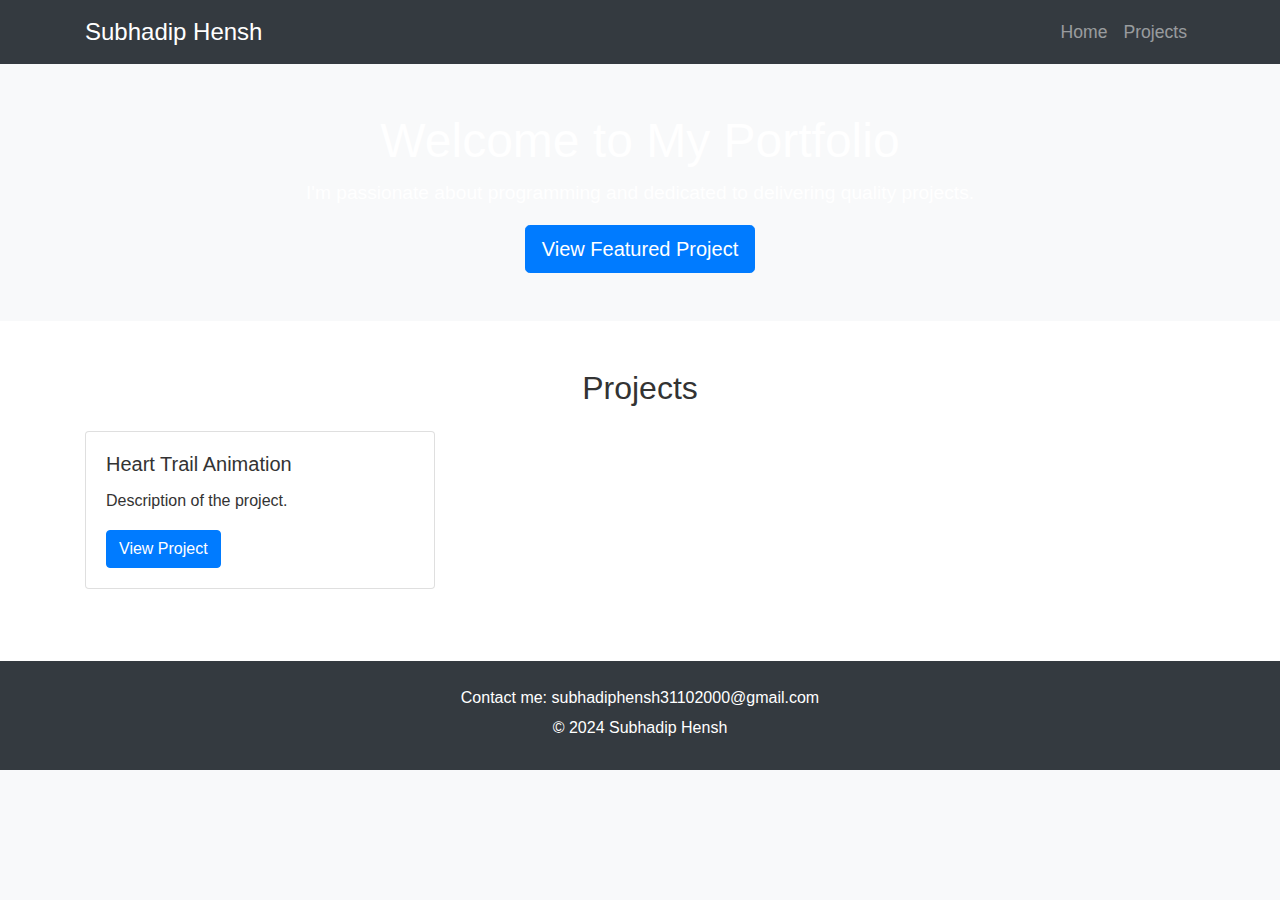
==== index.html @ 2edc0b1a "first commit" ====
<!DOCTYPE html>
<html lang="en">
<head>
    <meta charset="UTF-8">
    <meta name="viewport" content="width=device-width, initial-scale=1.0">
    <title>Subhadip Hensh - Portfolio</title>
    <link rel="stylesheet" href="https://maxcdn.bootstrapcdn.com/bootstrap/4.5.2/css/bootstrap.min.css">
    <link rel="stylesheet" href="styles.css">
</head>
<body>
    <header>
        <nav class="navbar navbar-expand-lg navbar-dark bg-dark">
            <div class="container">
                <a class="navbar-brand" href="#">Subhadip Hensh</a>
                <button class="navbar-toggler" type="button" data-toggle="collapse" data-target="#navbarNav" aria-controls="navbarNav" aria-expanded="false" aria-label="Toggle navigation">
                    <span class="navbar-toggler-icon"></span>
                </button>
                <div class="collapse navbar-collapse" id="navbarNav">
                    <ul class="navbar-nav ml-auto">
                        <li class="nav-item">
                            <a class="nav-link" href="#home">Home</a>
                        </li>
                        <li class="nav-item">
                            <a class="nav-link" href="#projects">Projects</a>
                        </li>
                    </ul>
                </div>
            </div>
        </nav>
    </header>
    
    <section id="home" class="py-5 text-center">
        <div class="container">
            <h1 class="display-4">Welcome to My Portfolio</h1>
            <p class="lead">I'm passionate about programming and dedicated to delivering quality projects.</p>
            <a href="#featured-project" class="btn btn-primary btn-lg">View Featured Project</a>
        </div>
    </section>

    <section id="projects" class="py-5">
        <div class="container">
            <h2 class="text-center mb-4">Projects</h2>
            <div class="row">
                <div class="col-lg-4 mb-4">
                    <div class="card">
                        <div class="card-body">
                            <h5 class="card-title">Heart Trail Animation</h5>
                            <p class="card-text">Description of the project.</p>
                            <a href="./heart trail project/index.html" class="btn btn-primary">View Project</a>
                        </div>
                    </div>
                </div>
                <!-- Add more project cards here -->
            </div>
        </div>
    </section>

    <footer class="bg-dark text-white py-4 text-center">
        <div class="container">
            <p>Contact me: subhadiphensh31102000@gmail.com</p>
            <p>&copy; 2024 Subhadip Hensh</p>
        </div>
    </footer>

    <script src="https://code.jquery.com/jquery-3.5.1.slim.min.js"></script>
    <script src="https://cdn.jsdelivr.net/npm/@popperjs/core@2.5.4/dist/umd/popper.min.js"></script>
    <script src="https://maxcdn.bootstrapcdn.com/bootstrap/4.5.2/js/bootstrap.min.js"></script>
</body>
</html>
---- styles.css ----
/* Global Styles */
html {
    scroll-behavior: smooth;
}
body {
    font-family: 'Segoe UI', Tahoma, Geneva, Verdana, sans-serif;
    line-height: 1.6;
    background-color: #f8f9fa;
    color: #333;
    margin: 0;
    padding: 0;
}

a {
    color: #007bff;
    transition: color 0.3s ease-in-out;
}

a:hover {
    color: #0056b3;
}

/* Header Styles */
header {
    background-color: #343a40;
    transition: background-color 0.3s ease-in-out;
}

.navbar-brand {
    font-size: 1.5rem;
    transition: font-size 0.3s ease-in-out;
}

.navbar-nav .nav-link {
    font-size: 1.1rem;
    transition: font-size 0.3s ease-in-out;
}

/* Home Section Styles */
#home {
    background-image: url('background.jpg');
    background-size: cover;
    background-position: center;
    color: #fff;
    padding: 100px 0;
    transition: background-image 0.3s ease-in-out, color 0.3s ease-in-out;
}

#home h1 {
    font-size: 3rem;
    animation: fadeInUp 1s ease-out;
}

#home p {
    font-size: 1.2rem;
    animation: fadeInUp 1s ease-out 0.5s;
}

/* Projects Section Styles */
#projects {
    background-color: #fff;
    transition: background-color 0.3s ease-in-out;
}

#projects h2 {
    color: #333;
    transition: color 0.3s ease-in-out;
}

.project-card {
    background-color: #f8f9fa;
    padding: 20px;
    border-radius: 10px;
    border: 2px solid #007bff; /* Add border style */
    box-shadow: 0 4px 6px rgba(0, 0, 0, 0.1);
    transition: background-color 0.3s ease-in-out, box-shadow 0.3s ease-in-out, border-width 0.3s ease-in-out; /* Add border-width transition */
    animation: fadeInUp 1s ease-out;
}

.project-card:hover {
    background-color: #e9ecef;
    box-shadow: 0 12px 20px rgba(0, 0, 0, 0.2); /* Increase shadow on hover */
    border-color: #0056b3; /* Change border color on hover */
}

/* Add hover effect and shadow to project card content */
.project-card .card-body {
    transition: transform 0.3s ease-in-out;
}

.project-card:hover .card-body {
    transform: translateY(-5px); /* Move the content up slightly on hover */
}

.project-card:hover .card-body:hover {
    box-shadow: 0 12px 20px rgba(0, 0, 0, 0.2); /* Add shadow on hover */
}

/* Footer Styles */
footer {
    background-color: #343a40;
    color: #fff;
    padding: 50px 0;
    transition: background-color 0.3s ease-in-out;
}

footer p {
    margin-bottom: 5px;
}

/* Animations */
@keyframes fadeInUp {
    0% {
        opacity: 0;
        transform: translateY(20px);
    }
    100% {
        opacity: 1;
        transform: translateY(0);
    }
}
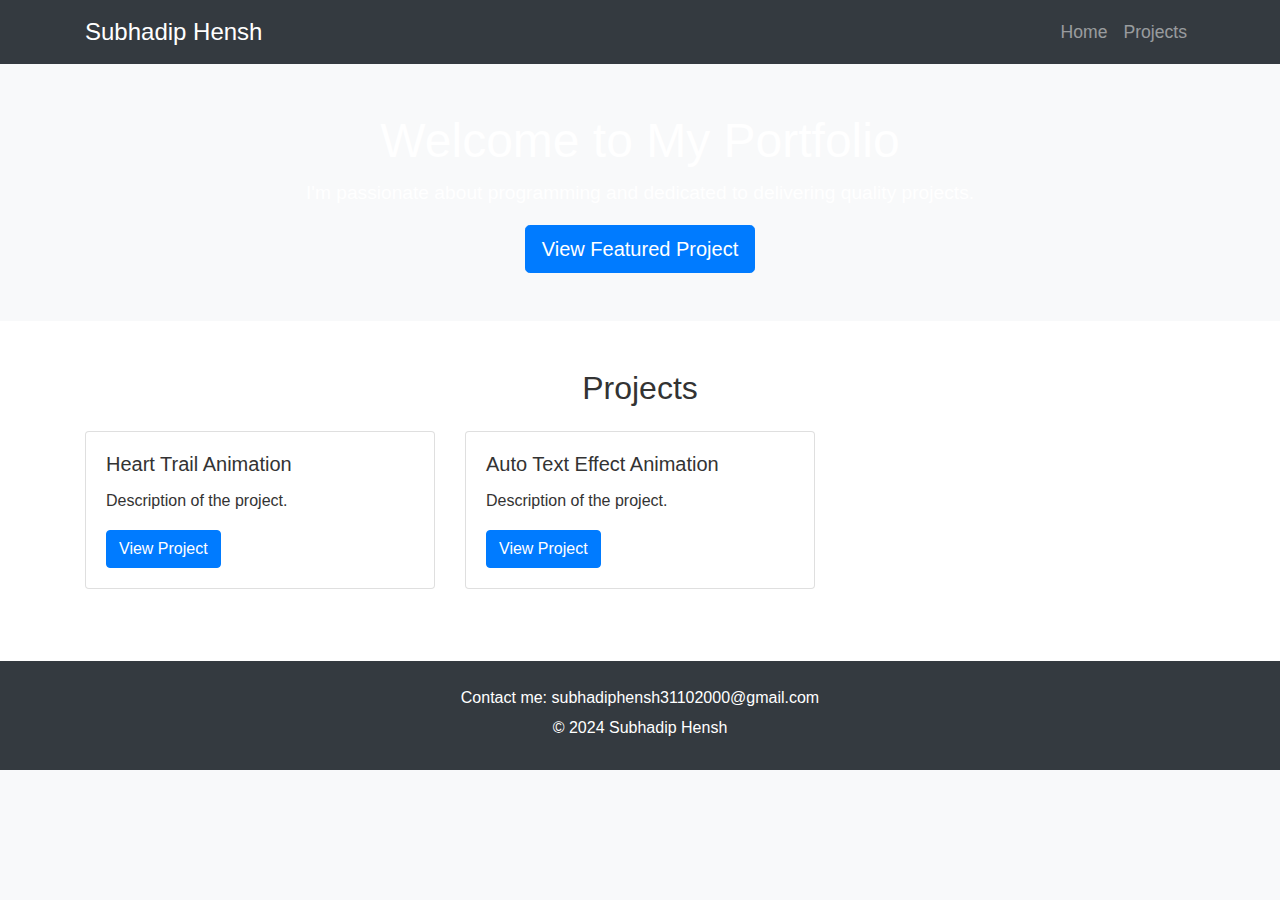
==== commit 3976bea0: "new project added" ====
--- a/index.html
+++ b/index.html
@@ -50,6 +50,15 @@
                         </div>
                     </div>
                 </div>
+                <div class="col-lg-4 mb-4">
+                    <div class="card">
+                        <div class="card-body">
+                            <h5 class="card-title">Auto Text Effect Animation</h5>
+                            <p class="card-text">Description of the project.</p>
+                            <a href="./Auto text effect animation/index.html" class="btn btn-primary">View Project</a>
+                        </div>
+                    </div>
+                </div>
                 <!-- Add more project cards here -->
             </div>
         </div>
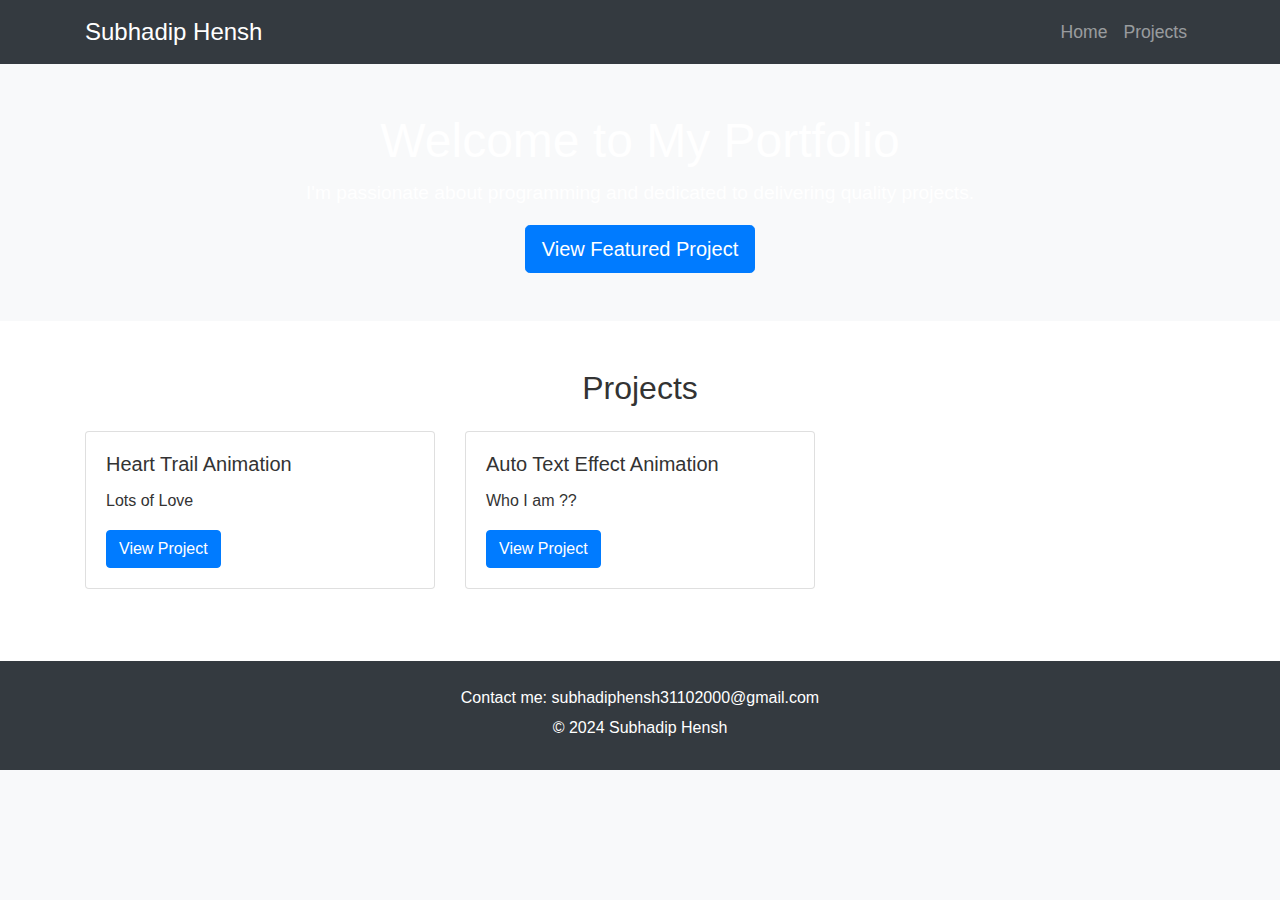
==== commit a6410458: "added description" ====
--- a/index.html
+++ b/index.html
@@ -45,7 +45,7 @@
                     <div class="card">
                         <div class="card-body">
                             <h5 class="card-title">Heart Trail Animation</h5>
-                            <p class="card-text">Description of the project.</p>
+                            <p class="card-text">Lots of Love</p>
                             <a href="./heart trail project/index.html" class="btn btn-primary">View Project</a>
                         </div>
                     </div>
@@ -54,7 +54,7 @@
                     <div class="card">
                         <div class="card-body">
                             <h5 class="card-title">Auto Text Effect Animation</h5>
-                            <p class="card-text">Description of the project.</p>
+                            <p class="card-text">Who I am ??</p>
                             <a href="./Auto text effect animation/index.html" class="btn btn-primary">View Project</a>
                         </div>
                     </div>
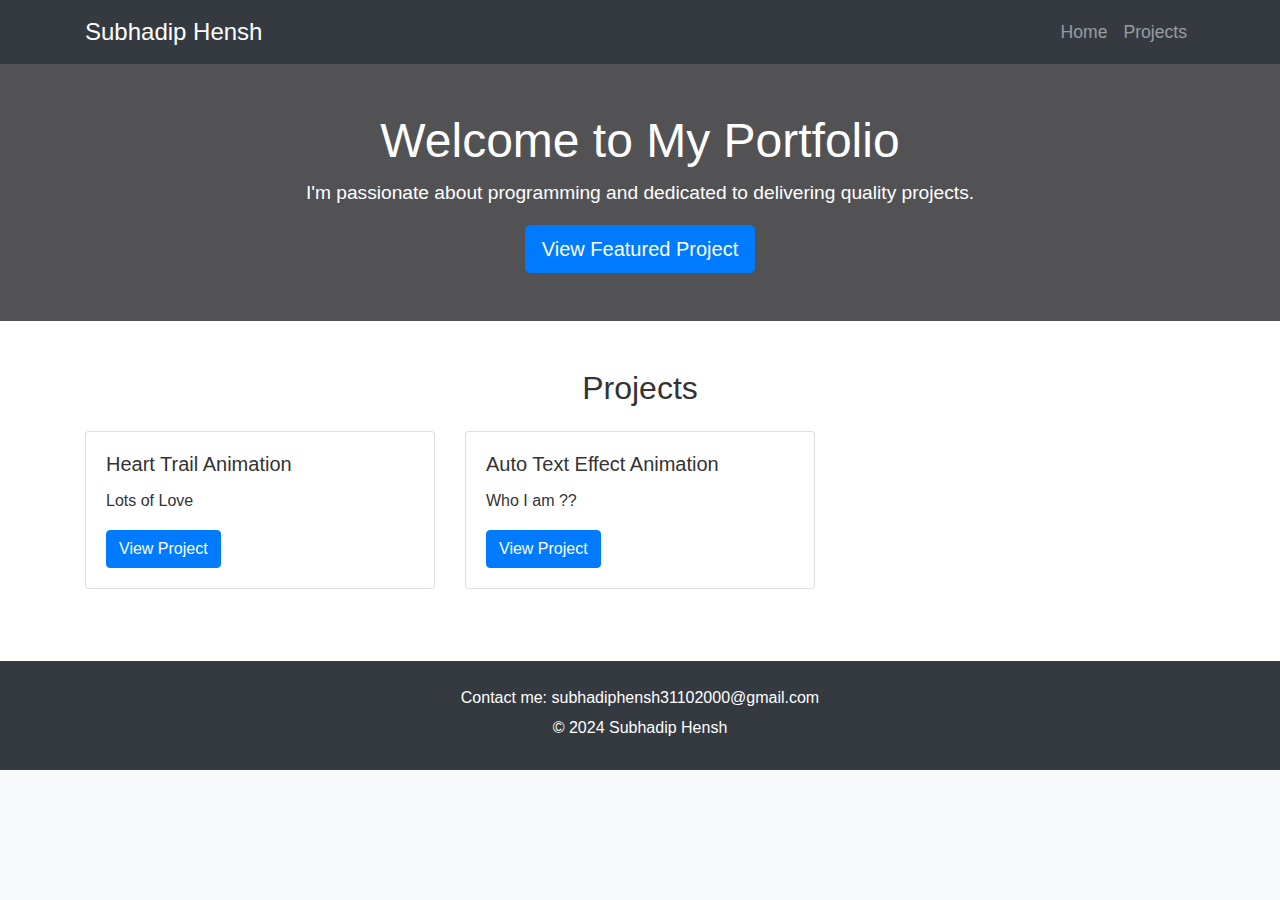
==== commit f8c92503: "just for fun" ====
--- a/index.html
+++ b/index.html
@@ -76,3 +76,6 @@
     <script src="https://maxcdn.bootstrapcdn.com/bootstrap/4.5.2/js/bootstrap.min.js"></script>
 </body>
 </html>
+
+<!-- just for fun -->
+
--- a/styles.css
+++ b/styles.css
@@ -38,6 +38,7 @@
 
 /* Home Section Styles */
 #home {
+    background-color: rgb(82, 82, 85);
     background-image: url('background.jpg');
     background-size: cover;
     background-position: center;
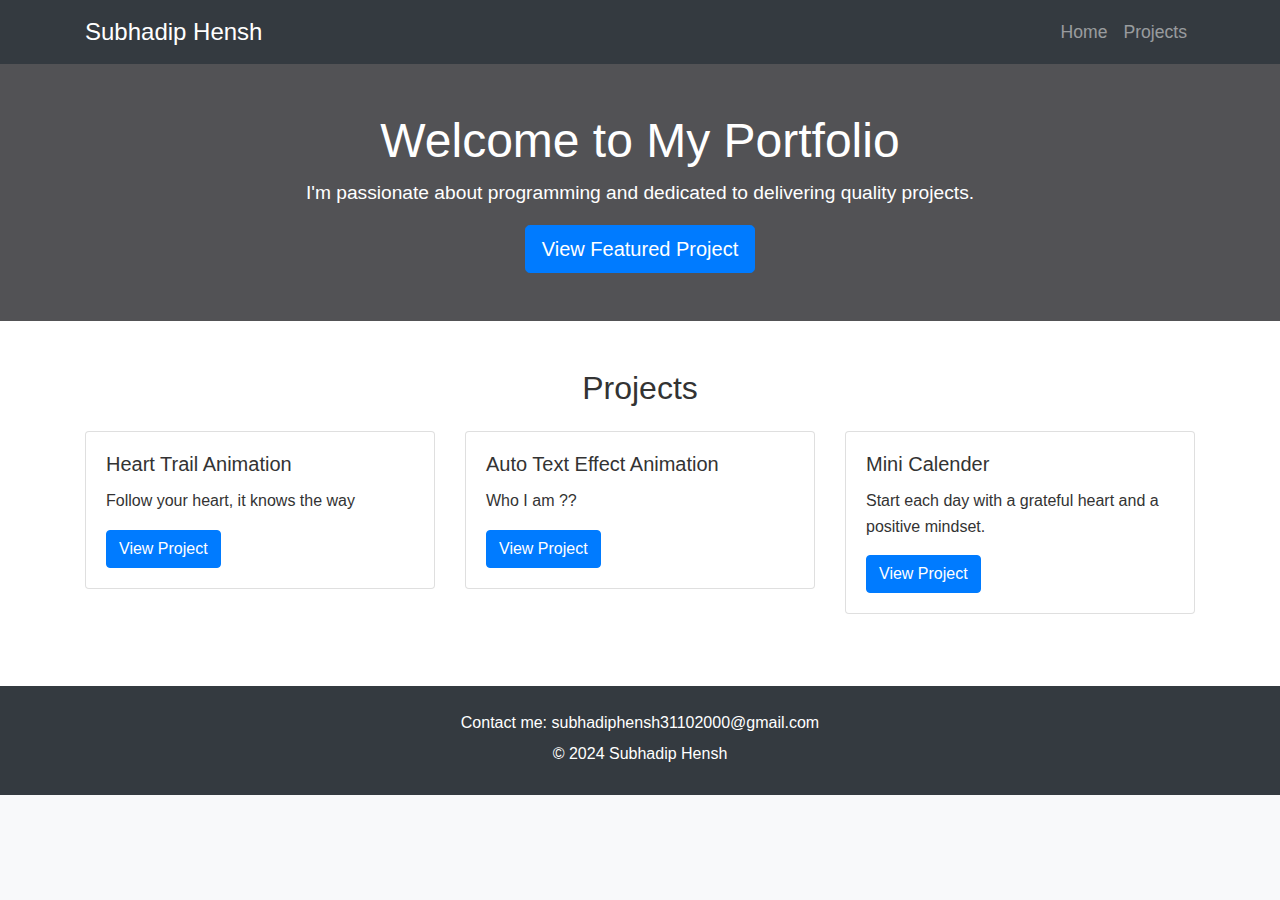
==== commit 8d06f691: "Mini calender added and index file updated" ====
--- a/index.html
+++ b/index.html
@@ -45,7 +45,7 @@
                     <div class="card">
                         <div class="card-body">
                             <h5 class="card-title">Heart Trail Animation</h5>
-                            <p class="card-text">Lots of Love</p>
+                            <p class="card-text">Follow your heart, it knows the way</p>
                             <a href="./heart trail project/index.html" class="btn btn-primary">View Project</a>
                         </div>
                     </div>
@@ -56,6 +56,15 @@
                             <h5 class="card-title">Auto Text Effect Animation</h5>
                             <p class="card-text">Who I am ??</p>
                             <a href="./Auto text effect animation/index.html" class="btn btn-primary">View Project</a>
+                        </div>
+                    </div>
+                </div>
+                <div class="col-lg-4 mb-4">
+                    <div class="card">
+                        <div class="card-body">
+                            <h5 class="card-title">Mini Calender</h5>
+                            <p class="card-text">Start each day with a grateful heart and a positive mindset.</p>
+                            <a href="Mini Calender/index.html" class="btn btn-primary">View Project</a>
                         </div>
                     </div>
                 </div>
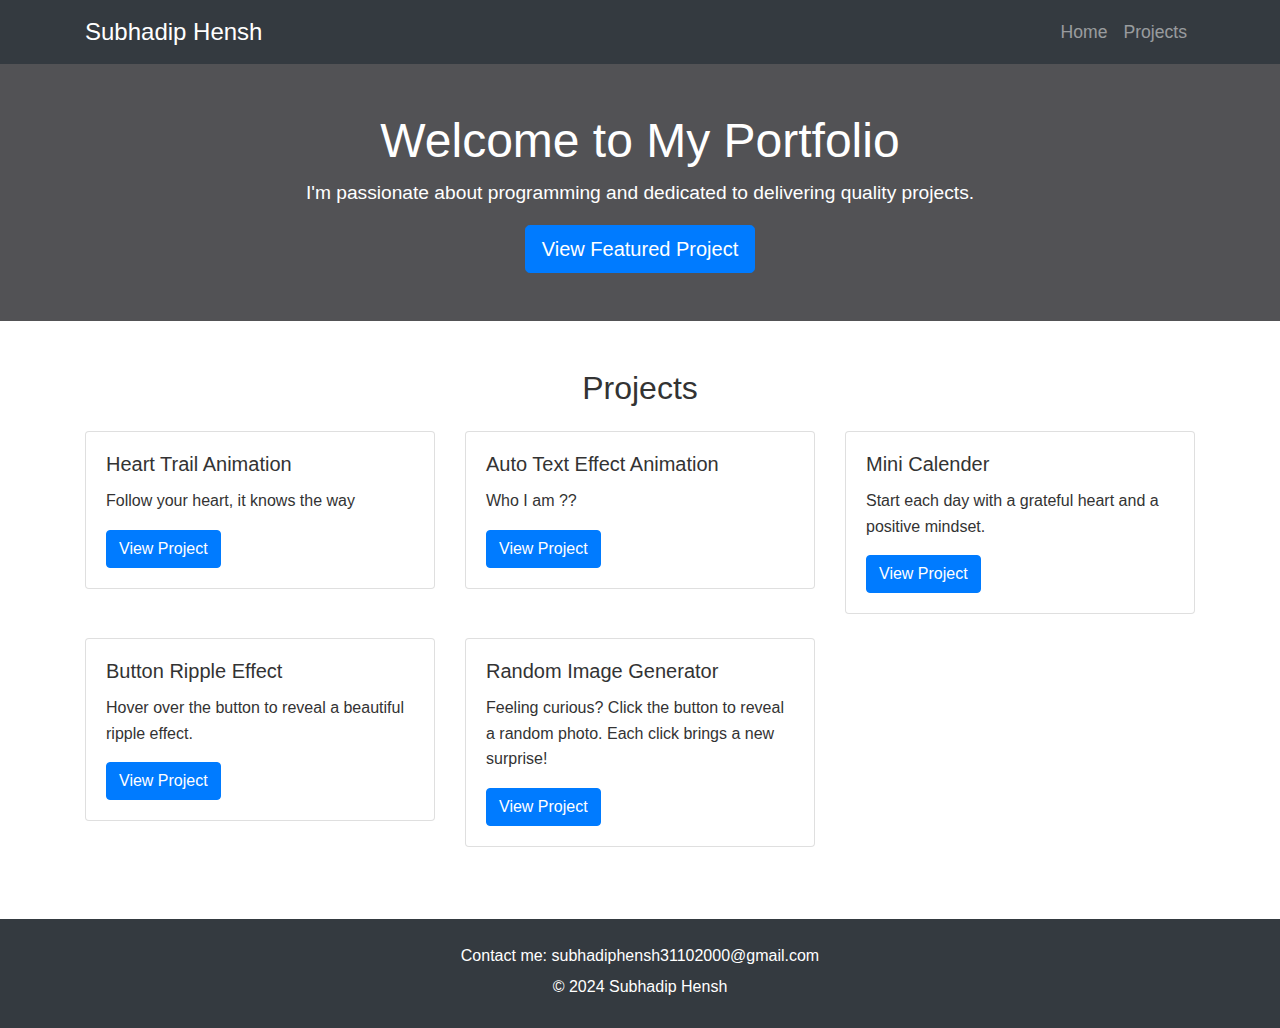
==== commit 4bd49011: "button ripple effect and random image generator project done" ====
--- a/index.html
+++ b/index.html
@@ -68,6 +68,25 @@
                         </div>
                     </div>
                 </div>
+                <div class="col-lg-4 mb-4">
+                    <div class="card">
+                        <div class="card-body">
+                            <h5 class="card-title">Button Ripple Effect</h5>
+                            <p class="card-text">Hover over the button to reveal a beautiful ripple effect.</p>
+                            <a href="Button Ripple Effect/index.html" class="btn btn-primary">View Project</a>
+                        </div>
+                    </div>
+                </div>
+                <div class="col-lg-4 mb-4">
+                    <div class="card">
+                        <div class="card-body">
+                            <h5 class="card-title">Random Image Generator</h5>
+                            <p class="card-text">Feeling curious? Click the button to reveal a random photo. Each click brings a new surprise!</p>
+                            <a href="Random Photos/index.html" class="btn btn-primary">View Project</a>
+                        </div>
+                    </div>
+                </div>
+                
                 <!-- Add more project cards here -->
             </div>
         </div>
--- a/styles.css
+++ b/styles.css
@@ -72,16 +72,36 @@
     background-color: #f8f9fa;
     padding: 20px;
     border-radius: 10px;
-    border: 2px solid #007bff; /* Add border style */
+    border: 2px solid #007bff;
     box-shadow: 0 4px 6px rgba(0, 0, 0, 0.1);
-    transition: background-color 0.3s ease-in-out, box-shadow 0.3s ease-in-out, border-width 0.3s ease-in-out; /* Add border-width transition */
+    transition: background-color 0.3s ease-in-out, box-shadow 0.3s ease-in-out, border-width 0.3s ease-in-out;
     animation: fadeInUp 1s ease-out;
+    position: relative; /* Add position relative */
 }
 
 .project-card:hover {
     background-color: #e9ecef;
-    box-shadow: 0 12px 20px rgba(0, 0, 0, 0.2); /* Increase shadow on hover */
-    border-color: #0056b3; /* Change border color on hover */
+    box-shadow: 0 12px 20px rgba(0, 0, 0, 0.2);
+    border-color: #0056b3;
+}
+
+/* Set a fixed height for the card text */
+.project-card .card-text {
+    max-height: 80px; /* Adjust this height as needed */
+    overflow: hidden;
+}
+
+/* Show full card text on hover */
+.project-card:hover .card-text {
+    max-height: none;
+    overflow: visible;
+}
+
+/* Add ellipsis (...) for overflowed text */
+.project-card .card-text {
+    white-space: nowrap;
+    overflow: hidden;
+    text-overflow: ellipsis;
 }
 
 /* Add hover effect and shadow to project card content */
@@ -90,11 +110,11 @@
 }
 
 .project-card:hover .card-body {
-    transform: translateY(-5px); /* Move the content up slightly on hover */
+    transform: translateY(-5px);
 }
 
 .project-card:hover .card-body:hover {
-    box-shadow: 0 12px 20px rgba(0, 0, 0, 0.2); /* Add shadow on hover */
+    box-shadow: 0 12px 20px rgba(0, 0, 0, 0.2);
 }
 
 /* Footer Styles */
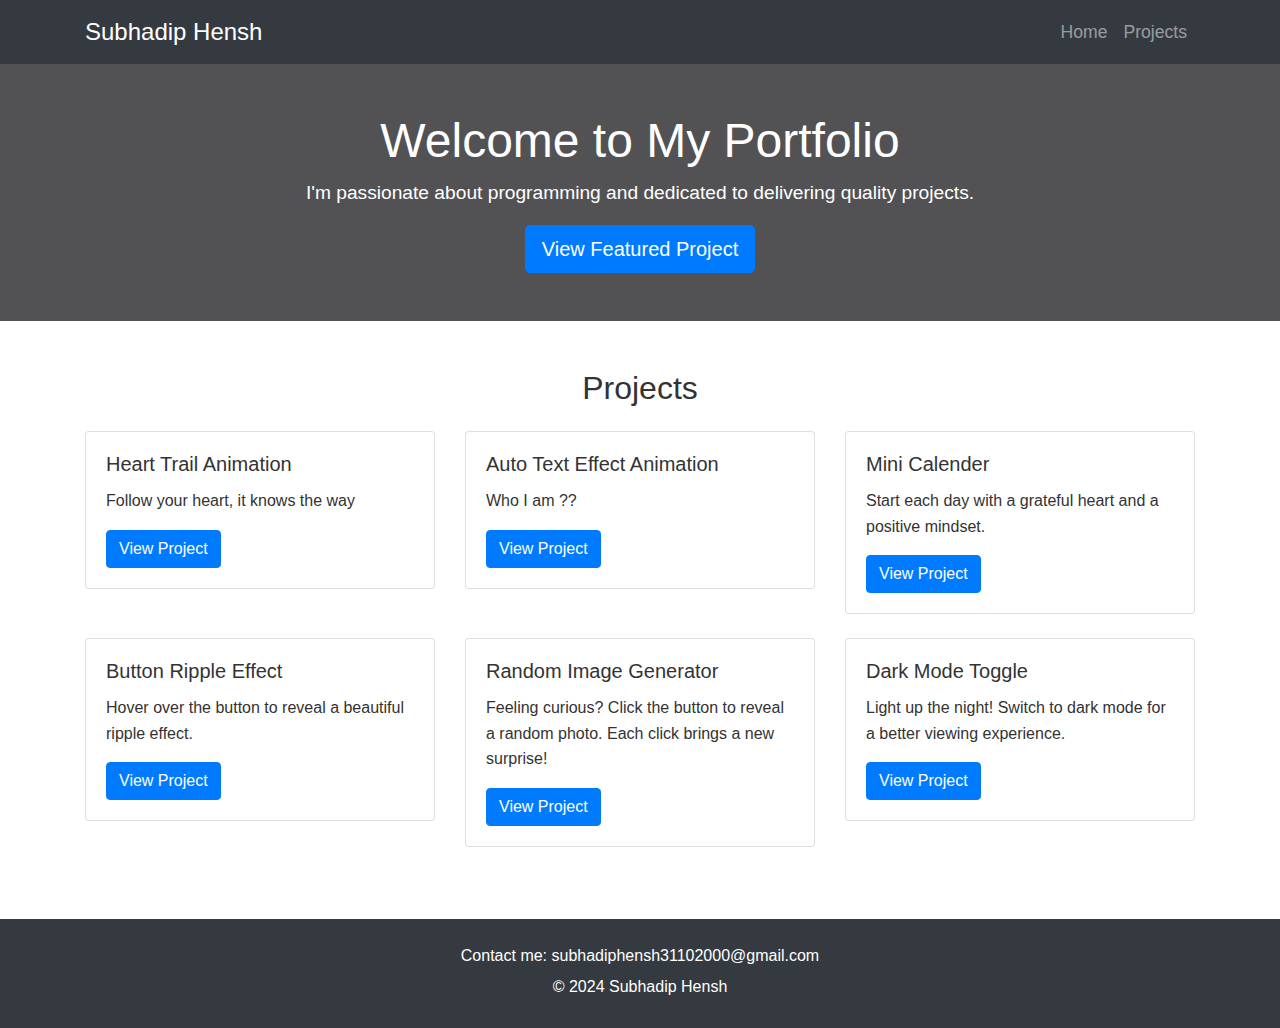
==== commit bab93ca3: "dark mode toggle created" ====
--- a/index.html
+++ b/index.html
@@ -86,6 +86,15 @@
                         </div>
                     </div>
                 </div>
+                <div class="col-lg-4 mb-4">
+                    <div class="card">
+                        <div class="card-body">
+                            <h5 class="card-title">Dark Mode Toggle</h5>
+                            <p class="card-text">Light up the night! Switch to dark mode for a better viewing experience.</p>
+                            <a href="Dark Mode Toggle/index.html" class="btn btn-primary">View Project</a>
+                        </div>
+                    </div>
+                </div>
                 
                 <!-- Add more project cards here -->
             </div>
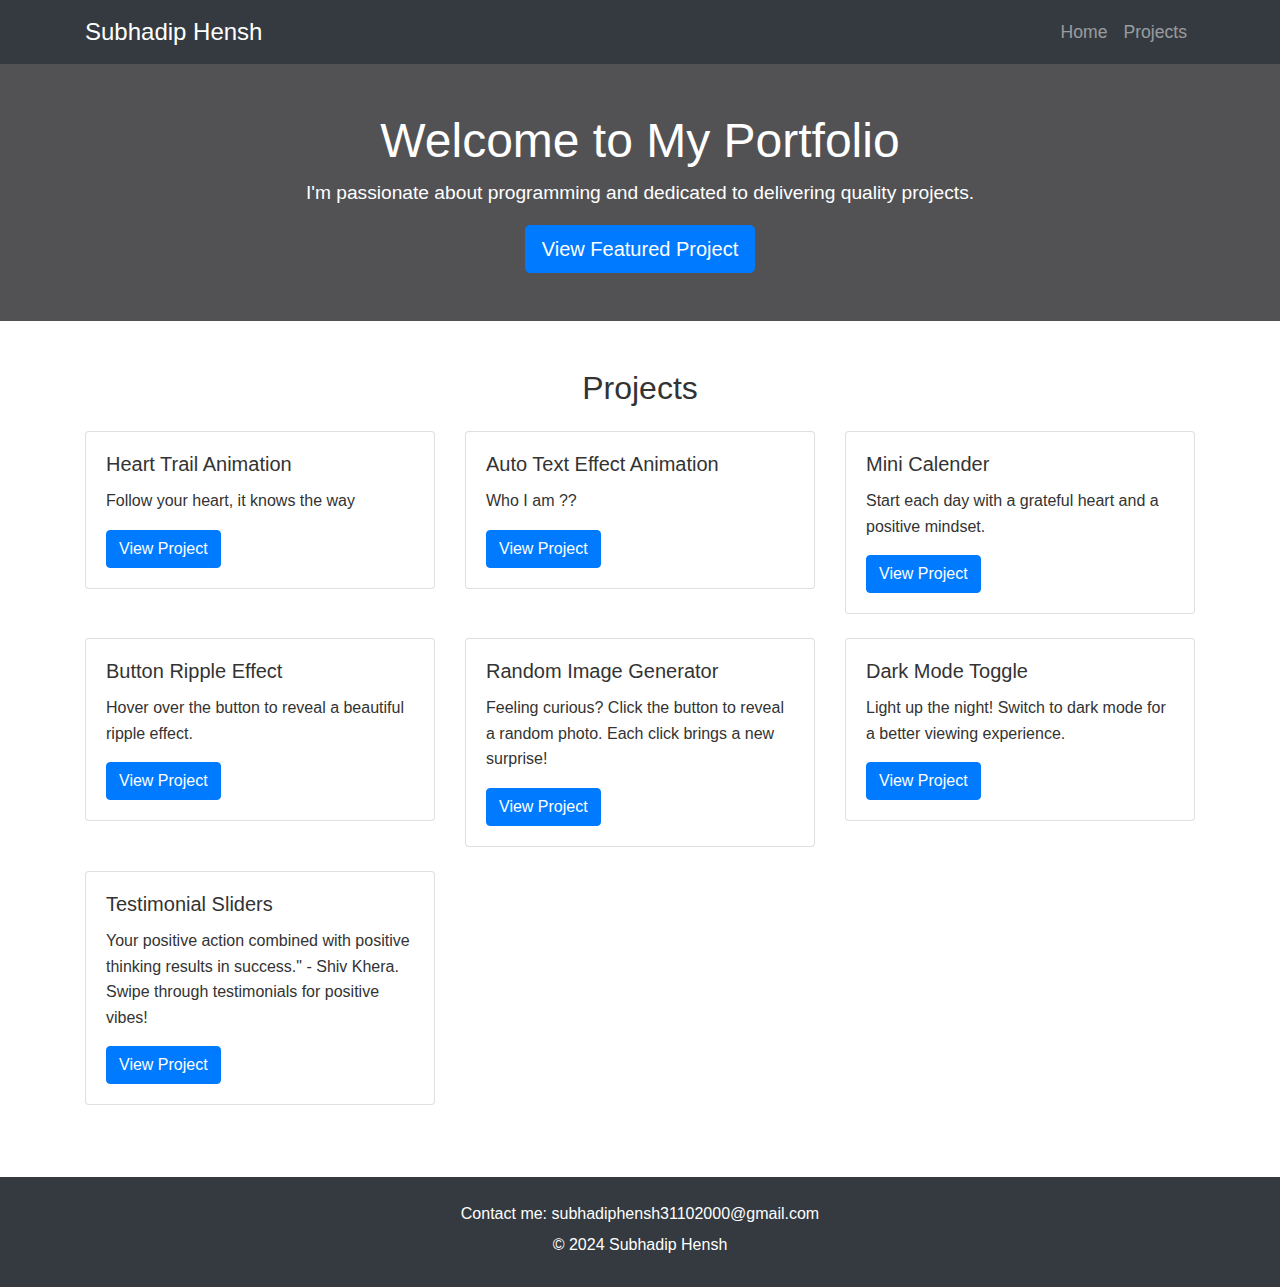
==== commit d22ec5f7: "main index.html file updated" ====
--- a/index.html
+++ b/index.html
@@ -95,7 +95,15 @@
                         </div>
                     </div>
                 </div>
-                
+                <div class="col-lg-4 mb-4">
+                    <div class="card">
+                        <div class="card-body">
+                            <h5 class="card-title">Testimonial Sliders</h5>
+                            <p class="card-text">Your positive action combined with positive thinking results in success." - Shiv Khera. Swipe through testimonials for positive vibes!</p>
+                            <a href="Testimonial Sliders/index.html" class="btn btn-primary">View Project</a>
+                        </div>
+                    </div>
+                </div>
                 <!-- Add more project cards here -->
             </div>
         </div>
